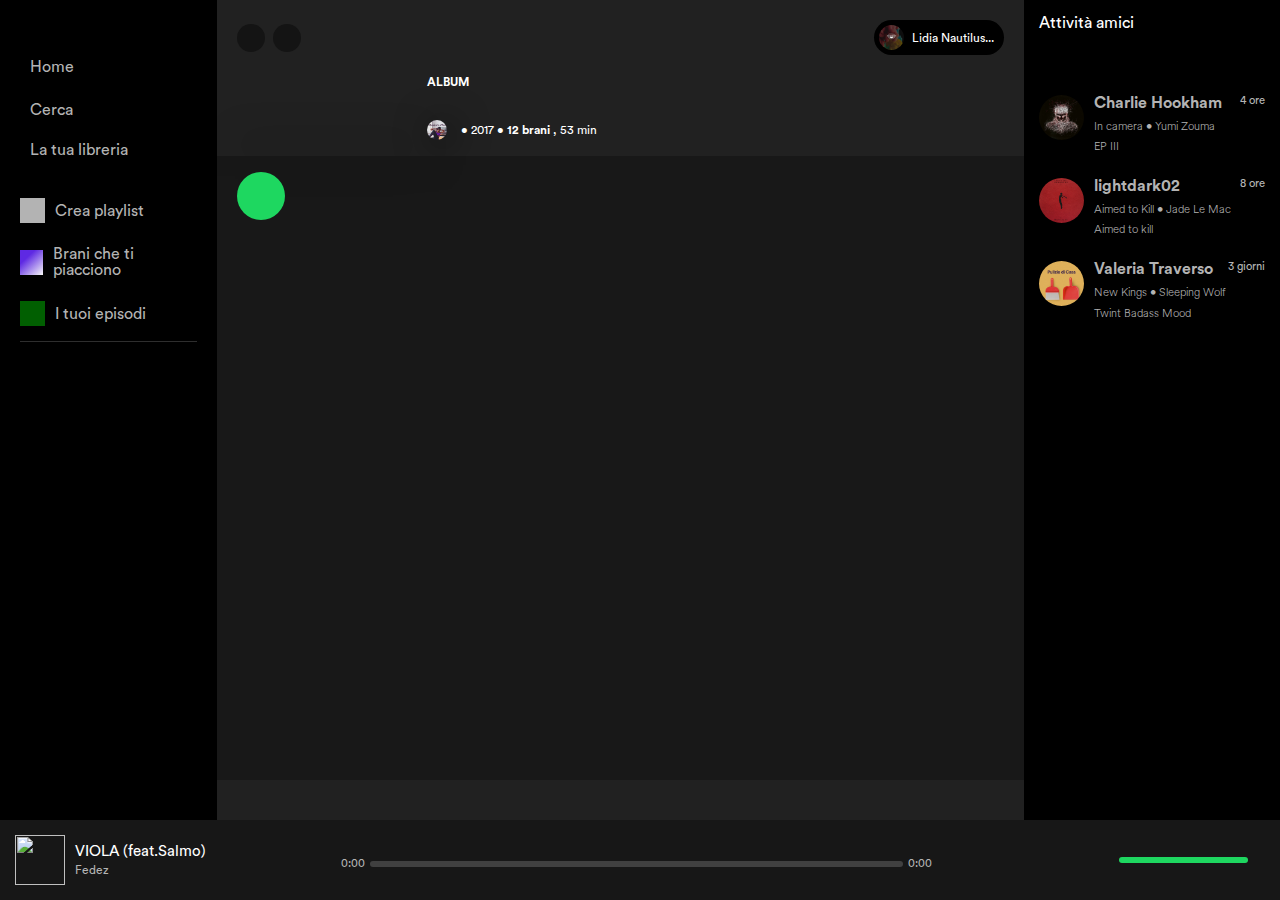
==== albumPage.html @ f051df42 "artistPage albumPage searchPage ok manca homePage" ====
<!DOCTYPE html>
<html lang="en">
  <head>
    <meta charset="UTF-8" />
    <meta name="viewport" content="width=device-width, initial-scale=1.0" />
    <title>albumPage</title>
    <link rel="stylesheet" href="./assets/css/reset.css" />
    <link rel="stylesheet" href="./assets/css/circular-font.css" />
    <link rel="stylesheet" href="./assets/css/style.css" />
  </head>
  <body>
    <aside class="aside-start bg-color-black">
      <div class="container-menu">
        <ul>
          <li class="d-flex align-center cursor-pointer">
            <ion-icon class="padding-ion-icon font-icon-menu" name="ellipsis-horizontal-sharp"></ion-icon>
          </li>
          <li class="d-flex align-center cursor-pointer">
            <a href="./homePage.html"
              ><ion-icon class="padding-ion-icon font-icon-menu" name="home-sharp"></ion-icon>Home</a
            >
          </li>
          <li class="d-flex align-center cursor-pointer">
            <a href="./searchPage.html"
              ><ion-icon class="padding-ion-icon font-icon-menu" name="search-sharp"></ion-icon>Cerca</a
            >
          </li>
          <li class="d-flex align-center cursor-pointer">
            <ion-icon class="padding-ion-icon font-icon-menu" name="albums-sharp"></ion-icon>La tua libreria
          </li>
        </ul>
        <ul>
          <li class="d-flex align-center cursor-pointer">
            <div class="padding-ion-icon"><ion-icon name="add-sharp"></ion-icon></div>
            Crea playlist
          </li>
          <li class="d-flex align-center cursor-pointer">
            <div class="padding-ion-icon"><ion-icon name="heart-sharp"></ion-icon></div>
            Brani che ti piacciono
          </li>
          <li class="d-flex align-center cursor-pointer">
            <div class="padding-ion-icon"><ion-icon name="bookmark-sharp"></ion-icon></div>
            I tuoi episodi
          </li>
        </ul>
      </div>
    </aside>

    <main id="main">
      <div class="hero-album" id="result">
        <div class="nav-album">
          <div class="select select-album d-flex align-center">
            <div class="d-flex">
              <div class="container-icon-menu cursor-pointer">
                <ion-icon class="icon-hero" name="chevron-back-outline"></ion-icon>
              </div>
              <div class="container-icon-menu cursor-pointer">
                <ion-icon class="icon-hero" name="chevron-forward-outline"></ion-icon>
              </div>
            </div>
            <div class="profile">
              <img src="./assets/img/searchPage/image-46.jpeg" alt="" />

              <p>Lidia Nautilus...<ion-icon class="icon-profile" name="caret-down-outline"></ion-icon></p>
            </div>
          </div>
        </div>
        <div class="album-info-wrap">
          <img src="" id="album-image" />
          <canvas id="canvas" style="display: none"></canvas>
          <div class="album-info">
            <span class="bold d-none-mobile">ALBUM</span>
            <h1 id="title"></h1>
            <p>
              <img src="./assets/img/mainPage/image-14.jpg" id="iconImage" />
              <span class="bold cursor-pointer" id="artistName"></span>
              <span class="d-none-mobile">&bull;</span>
              <span id="year">2017</span>
              <span class="d-none-mobile">&bull;</span>
              <span class="bold d-none-mobile" id="numTracks">12 brani</span>
              <span class="d-none-mobile">,</span>
              <span class="thin">
                <span class="d-none-mobile" id="totDuration">53 min</span>
              </span>
            </p>
            <p class="album-mobile d-none">ALBUM &bull;</p>
          </div>
        </div>

        <div class="song-container">
          <div class="album-cta">
            <ion-icon class="shuffle d-none" name="shuffle"></ion-icon>
            <div class="play-wrap">
              <ion-icon name="play" class="play"></ion-icon>
            </div>
            <ion-icon name="heart-outline"></ion-icon>
            <ion-icon name="arrow-down-circle-outline"></ion-icon>
            <ion-icon name="ellipsis-horizontal-outline"></ion-icon>
          </div>

          <div class="table-wrap">
            <table></table>
          </div>
        </div>
      </div>
    </main>

    <aside class="aside-end bg-color-black">
      <div class="container-title d-flex align-center">
        <h3>Attività amici</h3>
        <div class="d-flex align-center">
          <p><ion-icon class="font-icon-menu" name="people-sharp"></ion-icon></p>
          <p><ion-icon class="font-icon-menu" name="close-sharp"></ion-icon></p>
        </div>
      </div>
      <ul class="friend-list">
        <li class="friend-item d-flex">
          <img src="./assets/img/mainPage/image-1.jpg" alt="Avatar" class="avatar" />
          <div class="friend-info">
            <div class="d-flex">
              <p class="friend-name">Charlie Hookham</p>
              <p>4 ore</p>
            </div>
            <p class="friend-status">In camera &bull; Yumi Zouma</p>
            <p class="friend-status"><ion-icon name="pause-circle-outline" class="icon-aside-end"></ion-icon>EP III</p>
          </div>
        </li>
        <li class="friend-item d-flex">
          <img src="./assets/img/mainPage/image-11.jpg" alt="Avatar" class="avatar" />
          <div class="friend-info">
            <div class="d-flex">
              <p class="friend-name">lightdark02</p>
              <p>8 ore</p>
            </div>
            <p class="friend-status">Aimed to Kill &bull; Jade Le Mac</p>
            <p class="friend-status">
              <ion-icon name="pause-circle-outline" class="icon-aside-end"></ion-icon>Aimed to kill
            </p>
          </div>
        </li>
        <li class="friend-item d-flex">
          <img src="./assets/img/mainPage/image-13.jpg" alt="Avatar" class="avatar" />
          <div class="friend-info">
            <div class="d-flex">
              <p class="friend-name">Valeria Traverso</p>
              <p>3 giorni</p>
            </div>
            <p class="friend-status">New Kings &bull; Sleeping Wolf</p>
            <p class="friend-status">
              <ion-icon name="musical-notes-outline" class="icon-aside-end"></ion-icon>Twint Badass Mood
            </p>
          </div>
        </li>
      </ul>
    </aside>

    <div class="container-music-bar d-flex align-center">
      <div class="container-title-song d-flex align-center">
        <img
          id="img-bar-music"
          src="https://e-cdns-images.dzcdn.net/images/cover/ebcd291a552cf494598b7613a878a386/500x500-000000-80-0-0.jpg"
          alt=""
        />
        <div>
          <p id="titolo-canzone-bar-music">VIOLA (feat.Salmo)</p>
          <p class="d-none-mobile cursor-pointer" id="nome-artista-bar-music">Fedez</p>
        </div>
        <span class="heart-mobile"><ion-icon name="heart-outline"></ion-icon></span>
      </div>

      <div class="container-play-music">
        <div class="container-icon-music d-flex">
          <p class="d-none-mobile"><ion-icon name="shuffle-sharp"></ion-icon></p>
          <p class="d-none-mobile" id="canzone-precedente"><ion-icon name="play-skip-back-sharp"></ion-icon></p>
          <p id="avvio-pausa"><ion-icon name="play-circle-sharp"></ion-icon></p>
          <p class="d-none-mobile" id="canzone-successiva"><ion-icon name="play-skip-forward-sharp"></ion-icon></p>
          <p class="d-none-mobile" id="reset-canzone"><ion-icon name="refresh-sharp"></ion-icon></p>
        </div>
        <div class="container-time-music d-none-mobile">
          <span id="current-time" class="time">0:00</span>
          <input type="range" id="seek-slider" max="100" value="0" />
          <span id="duration" class="time">0:00</span>
        </div>
      </div>

      <div class="container-mix">
        <div class="d-flex align-center">
          <p class="d-none-mobile"><ion-icon name="mic-sharp"></ion-icon></p>
          <p class="d-none-mobile"><ion-icon name="albums-sharp"></ion-icon></p>
          <p class="radio-mobile"><ion-icon name="radio-sharp"></ion-icon></p>
          <p id="volume" class="d-none-mobile"><ion-icon name="volume-high-sharp"></ion-icon></p>
          <input class="d-none-mobile" type="range" id="volume-slider" max="1" value="1" step="0.01" />
          <p class="d-none-mobile"><ion-icon name="expand-sharp"></ion-icon></p>
        </div>
      </div>
    </div>
    <div class="mobile-nav">
      <div class="container-icon-mobile-nav">
        <div>
          <a href="./homePage.html"
            ><ion-icon class="font-icon-menu" name="home-sharp"></ion-icon>
            <p>Home</p></a
          >
        </div>
        <div>
          <ion-icon class="font-icon-menu" name="search-sharp"></ion-icon>
          <p>Cerca</p>
        </div>
        <div>
          <ion-icon class="font-icon-menu" name="albums-sharp"></ion-icon>
          <p>La tua libreria</p>
        </div>
      </div>
    </div>
    <audio src=""></audio>
    <script type="module" src="https://unpkg.com/ionicons@7.1.0/dist/ionicons/ionicons.esm.js"></script>
    <script nomodule src="https://unpkg.com/ionicons@7.1.0/dist/ionicons/ionicons.js"></script>
    <script
      src="https://cdn.jsdelivr.net/npm/bootstrap@5.3.3/dist/js/bootstrap.bundle.min.js"
      integrity="sha384-YvpcrYf0tY3lHB60NNkmXc5s9fDVZLESaAA55NDzOxhy9GkcIdslK1eN7N6jIeHz"
      crossorigin="anonymous"
    ></script>
    <script src="./assets/script/albumPage.js"></script>
    <script src="./assets/script/musicBar.js"></script>
  </body>
</html>
---- assets/css/circular-font.css ----
@font-face {
  font-family: "Circular";
  src: url(../fonts/CircularStd-Light.otf);
  font-weight: 300;
  font-style: normal;
}
@font-face {
  font-family: "Circular";
  src: url(../fonts/CircularStd-LightItalic.otf);
  font-weight: 300;
  font-style: italic;
}
@font-face {
  font-family: "Circular";
  src: url(../fonts/CircularStd-Book.otf);
  font-weight: 400;
  font-style: normal;
}
@font-face {
  font-family: "Circular";
  src: url(../fonts/CircularStd-BookItalic.otf);
  font-weight: 400;
  font-style: italic;
}
@font-face {
  font-family: "Circular";
  src: url(../fonts/CircularStd-Medium.otf);
  font-weight: 500;
  font-style: normal;
}
@font-face {
  font-family: "Circular";
  src: url(../fonts/CircularStd-MediumItalic.otf);
  font-weight: 500;
  font-style: italic;
}
@font-face {
  font-family: "Circular";
  src: url(../fonts/CircularStd-MediumItalic.otf);
  font-weight: 500;
  font-style: italic;
}
@font-face {
  font-family: "Circular";
  src: url(../fonts/CircularStd-Bold.otf);
  font-weight: 700;
  font-style: normal;
}
@font-face {
  font-family: "Circular";
  src: url(../fonts/CircularStd-BoldItalic.otf);
  font-weight: 700;
  font-style: italic;
}
@font-face {
  font-family: "Circular";
  src: url(../fonts/CircularStd-Black.otf);
  font-weight: 900;
  font-style: normal;
}
@font-face {
  font-family: "Circular";
  src: url(../fonts/CircularStd-BlackItalic.otf);
  font-weight: 900;
  font-style: italic;
}
---- assets/css/style.css ----
@charset "UTF-8";
* {
  box-sizing: border-box;
}

.body-homepage {
  display: flex;
  flex-direction: column;
}

body {
  height: 100vh;
  display: flex;
  font-family: "Circular";
  background-color: #171717;
}

.cursor-pointer {
  cursor: pointer;
}

.d-flex {
  display: flex;
}

.grow {
  flex-grow: 1;
}

.space-between {
  justify-content: space-between;
}

.align-center {
  align-items: center;
}

.d-none {
  display: none;
}

.d-block {
  display: block;
}

.padding-ion-icon {
  margin-right: 10px;
}

.font-icon-menu {
  font-size: 20px;
}

.bg-color-black {
  background-color: black;
}

.aside-start {
  padding: 20px;
  width: 20em;
}
.aside-start ul li {
  color: #b3b3b3;
  padding-bottom: 10px;
  list-style: none;
  margin-top: 13px;
}
.aside-start ul li a {
  text-decoration: none;
  color: #b3b3b3;
}
.aside-start ul + ul {
  margin-top: 30px;
}
.aside-start ul + ul li {
  margin-top: 13px;
}
.aside-start ul + ul li div {
  width: 25px;
  height: 25px;
  display: flex;
  justify-content: center;
  align-items: center;
}
.aside-start ul + ul li:nth-of-type(1) div {
  background-color: #b3b3b3;
  color: black;
}
.aside-start ul + ul li:nth-of-type(2) div {
  background: linear-gradient(137deg, #5e29e3 30%, #f7f7f7);
  color: #b3b3b3;
}
.aside-start ul + ul li:nth-of-type(3) div {
  background-color: rgb(1, 95, 1);
  color: rgb(5, 185, 5);
}
.aside-start ul + ul li:nth-of-type(3) {
  padding-bottom: 15px;
  border-bottom: 1px solid rgba(156, 156, 156, 0.2941176471);
}

.aside-end {
  padding: 15px;
  min-width: 16em;
}
.aside-end div:nth-child(1) {
  justify-content: space-between;
}
.aside-end div:nth-child(1) div {
  gap: 5px;
}
.aside-end div:nth-child(1) div p {
  color: #b3b3b3;
  position: relative;
  top: 2px;
}
.aside-end div h3 {
  color: white;
}

.aside-end ul {
  display: flex;
  flex-direction: column;
  gap: 20px;
  margin-top: 4em;
}

.friend-name {
  font-weight: bold;
  font-size: 1rem;
}

.friend-status {
  font-size: 0.7rem;
  font-weight: 300;
}

.friend-info {
  flex-grow: 1;
}

.friend-info > div,
.friend-info p {
  margin-bottom: 5px;
}

div:nth-child(2) {
  color: #b3b3b3;
  font-size: 0.7rem;
}

.icon-aside-end {
  font-size: 16px;
  position: relative;
  top: 4px;
  right: 4px;
}

.avatar {
  width: 45px;
  height: 45px;
  border-radius: 50%;
  -o-object-fit: cover;
  object-fit: cover;
  margin-right: 10px;
}

main {
  flex-grow: 1;
  padding-bottom: 100px;
  width: 100%;
}

.main {
  overflow-y: auto;
  padding-inline: 2em;
}

.profile {
  display: flex;
  align-items: center;
  gap: 8px;
  background-color: black;
  padding: 5px;
  border-radius: 20px;
  cursor: pointer;
}

.profile img {
  height: 25px;
  width: 25px;
  border-radius: 50%;
}

.profile p {
  font-size: 12px;
  color: white;
}

.profile .icon-profile {
  position: relative;
  top: 2px;
  margin-left: 5px;
}

.container-title-song img {
  width: 50px;
  height: 50px;
  margin-right: 10px;
}
.container-title-song img + div p:nth-child(1) {
  font-size: 15px;
  color: white;
  padding-bottom: 5px;
}
.container-title-song img + div p:nth-child(2) {
  font-size: 12px;
}
.container-title-song img + div + span {
  font-size: 18px;
  margin-left: 10px;
  color: #b3b3b3;
  cursor: pointer;
}

.container-play-music {
  display: flex;
  flex-direction: column;
  justify-content: center;
}

.container-icon-music {
  justify-content: center;
  gap: 15px;
  margin-bottom: 8px;
}
.container-icon-music p {
  font-size: 27px;
  cursor: pointer;
}

.container-mix div {
  gap: 15px;
}
.container-mix div p {
  font-size: 24px;
  cursor: pointer;
  color: #b3b3b3;
}

.container-music-bar {
  justify-content: space-between;
  padding: 15px;
  position: fixed;
  bottom: 0;
  width: 100%;
  left: 0;
  z-index: 980;
  background-color: #171717;
}

#seek-slider {
  width: 40vw;
}

#reset-canzone:hover,
#canzone-successiva:hover,
#canzone-precedente:hover {
  color: #1ed760;
}

#volume-slider {
  -webkit-appearance: none;
  -moz-appearance: none;
  appearance: none;
  width: 100%;
  height: 6px;
  background: linear-gradient(to right, #1ed760 100%, #1ed760 0%);
  border-radius: 5px;
  outline: none;
  cursor: pointer;
  transition: background 0.3s ease;
}

#volume-slider::-webkit-slider-thumb {
  -webkit-appearance: none;
  appearance: none;
  height: 12px;
  width: 12px;
  border-radius: 50%;
  background: transparent;
  cursor: pointer;
  -webkit-transition: background 0.3s ease, opacity 0.3s ease;
  transition: background 0.3s ease, opacity 0.3s ease;
  opacity: 0;
}

#volume-slider:hover::-webkit-slider-thumb {
  background: #1ed760;
  opacity: 1;
}

#volume-slider::-moz-range-thumb {
  -moz-appearance: none;
  appearance: none;
  height: 12px;
  width: 12px;
  border-radius: 50%;
  background: transparent;
  cursor: pointer;
  -moz-transition: background 0.3s ease, opacity 0.3s ease;
  transition: background 0.3s ease, opacity 0.3s ease;
  opacity: 0;
}

#volume-slider:hover::-moz-range-thumb {
  background: #1ed760;
  opacity: 1;
}

#seek-slider {
  -webkit-appearance: none;
  -moz-appearance: none;
  appearance: none;
  width: 40em;
  height: 6px;
  background: linear-gradient(to right, #1ed760 100%, #1ed760 0%);
  border-radius: 5px;
  outline: none;
  cursor: pointer;
  transition: background 0.3s ease;
}

#seek-slider::-webkit-slider-thumb {
  -webkit-appearance: none;
  appearance: none;
  height: 12px;
  width: 12px;
  border-radius: 50%;
  background: transparent;
  cursor: pointer;
  -webkit-transition: background 0.3s ease, opacity 0.3s ease;
  transition: background 0.3s ease, opacity 0.3s ease;
  opacity: 0;
}

#seek-slider:hover::-webkit-slider-thumb {
  background: #1ed760;
  opacity: 1;
}

#seek-slider::-moz-range-thumb {
  -moz-appearance: none;
  appearance: none;
  height: 12px;
  width: 12px;
  border-radius: 50%;
  background: transparent;
  cursor: pointer;
  -moz-transition: background 0.3s ease, opacity 0.3s ease;
  transition: background 0.3s ease, opacity 0.3s ease;
  opacity: 0;
}

#seek-slider:hover::-moz-range-thumb {
  background: #1ed760;
  opacity: 1;
}

.spinner {
  border: 8px solid #1ed760; /* Colore di sfondo del cerchio */
  border-top: 8px solid transparent; /* Colore verde per il bordo superiore */
  border-radius: 50%;
  width: 60px;
  height: 60px;
  animation: spin 1s linear infinite;
  position: absolute;
  top: 50%;
  left: 50%;
  transform: translate(-50%, -50%);
  z-index: 980;
}

@keyframes spin {
  0% {
    transform: rotate(0deg);
  }
  100% {
    transform: rotate(360deg);
  }
}
@media screen and (max-width: 1000px) {
  .aside-end {
    display: none;
  }
  .aside-start {
    display: none;
  }
  .select {
    display: none;
  }
}
.playList-container {
  height: 60%;
  overflow-y: auto;
  width: 110%;
}
.playList-container::-webkit-scrollbar {
  display: none;
}

.select {
  justify-content: space-between;
  padding-block: 1em;
}

.icon-hero {
  color: #b3b3b3;
  font-size: 20px;
}

.container-icon-menu {
  background-color: #141414;
  border-radius: 50%;
  margin-right: 8px;
  width: 28px;
  height: 28px;
  display: flex;
  align-items: center;
  justify-content: center;
}

.select select {
  width: 10em;
  background-color: black;
  color: white;
  border: 0;
  border-radius: 20px;
  height: 24px;
  padding: 3px;
}

.hero {
  padding: 20px;
  background: linear-gradient(to bottom left, #333232, black 51%);
  display: flex;
}

.hero img {
  width: 25em;
  height: 22em;
  margin-right: 20px;
}

.hero-text {
  width: 100%;
}
.hero-text h1 {
  font-size: 60px;
  color: white;
  margin-block: 12px;
  font-weight: 600;
}
.hero-text h1 + p {
  color: white;
  font-size: 14px;
  margin-bottom: 20px;
}
.hero-text h1 + p + p {
  color: white;
  font-size: 14px;
}

.hero-text > div {
  justify-content: space-between;
}
.hero-text > div p {
  font-size: 12px;
  color: white;
}
.hero-text > div p + button {
  background-color: #1e1e1e;
  border: 0;
  color: grey;
  width: 13em;
  height: 22px;
  border-radius: 20px;
}

.hero-text > .container-buttons {
  justify-content: left;
  gap: 20px;
  margin-top: 15px;
}
.hero-text > .container-buttons p {
  font-size: 25px;
}

.container-buttons button:nth-child(1) {
  background-color: #1ed760;
  border: 0;
  width: 6em;
  height: 40px;
  border-radius: 25px;
  font-weight: 700;
}

.container-buttons button:nth-child(2) {
  background-color: black;
  border: 1px solid white;
  width: 6em;
  height: 40px;
  border-radius: 25px;
  font-weight: 700;
  color: white;
}

@media screen and (max-width: 1000px) {
  .hero {
    display: none;
  }
}
.section {
  margin-top: 15px;
  color: #fff;
}

.title {
  font-size: 32px;
  font-weight: bold;
}

.playlist {
  display: flex;
  gap: 20px;
  flex-wrap: wrap;
  margin-bottom: 15px;
}

.playlist-card {
  background-color: #282828;
  border-radius: 3px;
  display: flex;
  align-items: center;
  cursor: pointer;
  flex: 1 1 calc(33.333% - 20px);
}

.playlist-cover {
  height: 100%;
  width: 20%;
  -o-object-fit: cover;
  object-fit: cover;
  display: block;
  border-radius: 3px;
}

.playlist-name {
  color: #fff;
  font-size: clamp(14px, 1vw, 1.1rem);
  font-weight: bold;
  margin: 0;
  margin-inline: 14px;
  line-height: 1.2em;
}

.icon-wrap {
  display: flex;
  align-items: center;
  justify-content: space-between;
  margin-bottom: 15px;
}

.icons {
  display: none;
}

.tab-bar {
  display: none;
}

@media screen and (max-width: 1000px) {
  .playlist {
    gap: 12px;
  }
  .playlist-cover {
    width: 30%;
  }
  .playlist-name {
    text-overflow: ellipsis;
    overflow: hidden;
    display: -webkit-box;
    -webkit-line-clamp: 2;
    -webkit-box-orient: vertical;
    overflow: hidden;
  }
  .playlist-card {
    flex: 1 1 calc(50% - 12px);
  }
  .icons {
    display: flex;
    -moz-column-gap: 8px;
    column-gap: 8px;
  }
  .icons ion-icon {
    color: #fff;
    font-size: 32px;
  }
  .tab-bar {
    padding-block: 16px;
    display: flex;
    -moz-column-gap: 12px;
    column-gap: 12px;
  }
  .tab-bar button {
    background-color: transparent;
    color: #fff;
    border: 0;
    font-size: 16px;
    padding-inline: 12px;
  }
}
.other-likes-section {
  color: #fff;
}
.other-likes-section .section-title {
  font-size: 24px;
  font-weight: bold;
  margin-bottom: 15px;
  margin-top: 25px;
}
.other-likes-section .card-container {
  display: flex;
  flex-wrap: wrap;
  justify-content: space-between;
  padding-bottom: 70px;
}
.other-likes-section .card {
  background-color: #282828;
  padding: 15px;
  border-radius: 5px;
  display: flex;
  flex-direction: column;
  width: 18%;
  cursor: pointer;
  gap: 15px;
}
.other-likes-section .card .card-cover {
  width: 100%;
  height: auto;
  border-radius: 5px;
  margin-bottom: 7.5px;
}
.other-likes-section .card .card-title {
  color: #fff;
  font-size: 14px;
  font-weight: bold;
  margin: 0;
  text-align: left;
}

.card:nth-child(1),
.card:nth-child(2),
.card:nth-child(3),
.card:nth-child(4),
.card:nth-child(5) {
  font-size: 1rem;
}

.cardFooter {
  display: none;
}

@media screen and (max-width: 1000px) {
  .card-container {
    row-gap: 20px;
  }
  .card-container .card {
    width: 100%;
  }
  .card-container .card .card-title {
    font-size: 24px;
  }
  .card-container .card .cardHeader {
    display: flex;
    flex-direction: row;
    -moz-column-gap: 15px;
    column-gap: 15px;
  }
  .card-container .card .cardDescription {
    display: flex;
    flex-direction: column-reverse;
    justify-content: flex-end;
    gap: 8px;
  }
  .card-container .card .cardDescription p {
    font-size: 16px;
  }
  .card-container .card .icon-wrap {
    margin-bottom: 0;
  }
  .card-container .card .card-cover {
    width: 50%;
    box-shadow: 0px 0px 9px rgba(255, 255, 255, 0.168627451);
  }
  .card-container .card .cardFooter {
    display: block;
  }
  .card-container .card .cardFooter .icon-wrap ion-icon {
    font-size: 32px;
  }
  .card-container .card .cardFooter .icon-wrap p {
    display: flex;
    align-items: center;
    -moz-column-gap: 16px;
    column-gap: 16px;
    font-size: 16px;
  }
  .card-container .card .cardFooter .icon-wrap .heartGreen {
    color: #1cd760;
  }
  .card-container .card .cardFooter .icon-wrap span {
    background-color: #1c1c1c;
    border-radius: 50%;
    width: 40px;
    height: 40px;
    display: flex;
    justify-content: center;
    align-items: center;
  }
  .card-container .card .cardFooter .icon-wrap span ion-icon {
    font-size: 24px;
  }
}
main {
  background-color: #212121;
  position: relative;
  overflow-y: auto;
}
main .select-album {
  padding: 20px;
}
main .nav-album {
  height: 60px;
}
main .hero-album {
  height: 480px;
}
main .song-container {
  background-color: rgba(0, 0, 0, 0.266);
  width: 100%;
  -webkit-backdrop-filter: blur(40px);
  backdrop-filter: blur(40px);
  color: white;
  padding-bottom: 100px;
  min-height: 130%;
}
main .album-info-wrap {
  display: flex;
  align-items: flex-end;
  padding-block: 16px;
  row-gap: 20px;
}
main .album-info-wrap img {
  width: 170px;
  margin-inline: 20px;
  box-shadow: 5px 5px 34px 2px rgba(0, 0, 0, 0.58);
}
main .album-info-wrap .album-info {
  display: flex;
  flex-direction: column;
  gap: 16px;
}
main .album-info-wrap .album-info .d-none {
  display: none;
}
main .album-info-wrap .album-info img {
  width: 20px;
  height: 20px;
  -o-object-fit: cover;
  object-fit: cover;
  border-radius: 50%;
  margin-left: 0;
  margin-right: 8px;
}
main .album-info-wrap .album-info h1 {
  font-size: clamp(20px, 3vw, 3rem);
  color: white;
  font-weight: 800;
}
main .album-info-wrap .album-info span {
  font-size: 12px;
  color: white;
}
main .album-info-wrap .album-info p {
  color: white;
  display: flex;
  align-items: center;
  gap: 3px;
}

.bold {
  font-weight: 600;
}

.thin {
  font-weight: 400;
}

main::-webkit-scrollbar {
  width: 10px;
}

main::-webkit-scrollbar-track {
  background-color: transparent;
  box-shadow: inset 0 0 5px rgba(0, 0, 0, 0.5);
  border-radius: 10px;
}

main::-webkit-scrollbar-thumb {
  background-color: rgba(255, 255, 255, 0.0862745098);
  border-radius: 10px;
}

.album-cta {
  padding: 16px 20px;
  display: flex;
  align-items: center;
  gap: 20px;
}
.album-cta .play-wrap {
  width: 48px;
  height: 48px;
  border-radius: 50%;
  display: flex;
  align-items: center;
  justify-content: center;
  background-color: #1ed760;
}
.album-cta .play-wrap .play {
  color: black;
  font-size: 24px;
  margin-left: 2px;
}
.album-cta ion-icon {
  font-size: 32px;
}

.table-wrap {
  padding-inline: 20px;
}
.table-wrap table {
  width: 100%;
  font-size: 13px;
}
.table-wrap table td {
  padding-top: 16px;
  vertical-align: middle;
}
.table-wrap table p {
  margin-bottom: 6px;
}
.table-wrap table .clock {
  font-size: 15px;
}
.table-wrap table th {
  font-weight: 400;
  padding-bottom: 6px;
  border-bottom: 1px solid rgba(255, 255, 255, 0.121);
  vertical-align: middle;
}

.l {
  text-align: left;
}

.r {
  text-align: right;
  padding-right: 20%;
}

.c {
  text-align: center;
}

.text-white {
  color: white;
}

@media screen and (max-width: 1199px) {
  main .album-info-wrap {
    flex-direction: column;
    align-items: center;
    position: relative;
  }
  main .album-info-wrap .album-info {
    padding-left: 20px;
    align-self: start;
  }
  main .album-info-wrap .album-info .album-mobile {
    color: rgba(151, 151, 151, 0.7882352941);
    display: block;
  }
  main .album-info-wrap .album-info #year {
    position: absolute;
    bottom: 16px;
    left: 73px;
    color: rgba(151, 151, 151, 0.7882352941);
  }
  .album-cta {
    position: relative;
  }
  .album-cta .play-wrap {
    position: absolute;
    right: 14px;
  }
  .album-cta .shuffle {
    position: absolute;
    right: 70px;
    display: block;
  }
  .song-container table .c {
    display: none;
  }
  .song-container table .r {
    display: none;
  }
  .song-container table tr {
    position: relative;
  }
  .song-container table tr::after {
    content: "⁝";
    font-size: 28px;
    position: absolute;
    top: 50%;
    transform: translateY(-50%);
  }
}
.hero-artist {
  height: 300px;
  background-image: url("./assets/imgs/main/image-12.jpg");
  background-size: cover;
  background-position: center;
  position: relative;
}

.main-artist {
  padding-bottom: 100px;
}

.widthTD {
  width: 9%;
}

.info-artist {
  position: absolute;
  bottom: 0;
  padding: 20px;
}
.info-artist span,
.info-artist h1,
.info-artist p {
  color: #fff;
}
.info-artist span {
  display: flex;
  align-items: center;
}
.info-artist h1 {
  font-size: clamp(20px, 4vw, 4rem);
  font-weight: 800;
  margin-top: 5px;
  margin-bottom: 15px;
}

.artist-container h3 {
  border: 1px solid #fff;
  padding: 5px 13px;
  font-weight: 900;
  color: #fff;
  border-radius: 3px;
}

.general-container {
  display: flex;
  padding: 20px;
}
.general-container h2 {
  color: #fff;
  font-size: 20px;
  font-weight: 700;
}
.general-container .textAndImg {
  display: flex;
  align-items: center;
  gap: 5px;
  margin-block: 20px;
}
.general-container .textAndImg .imgAndIcon {
  position: relative;
}
.general-container .textAndImg .imgAndIcon img {
  border-radius: 50%;
}
.general-container .textAndImg .imgAndIcon ion-icon {
  position: absolute;
  bottom: 0;
  right: 3px;
  font-size: 13px;
  background-color: #2abd5e;
  border-radius: 50%;
  color: #fff;
}
.general-container .textAndImg h4 {
  color: #fff;
  margin-bottom: 5px;
}
.general-container .popolari {
  margin-right: 130px;
}
.general-container table {
  width: 113%;
}
.general-container table tr {
  margin-block: 10px;
  font-size: 15px;
}
.general-container table .number {
  font-size: 14px;
  padding-left: 25px;
  vertical-align: middle;
  padding-block: 17px;
}
.general-container table .artist-img {
  padding-inline: 10px;
  vertical-align: middle;
}
.general-container table .song {
  vertical-align: middle;
}
.general-container table .riproduzioni {
  padding-inline: 80px;
  vertical-align: middle;
  text-align: center;
}
.general-container table .durata {
  text-align: end;
  vertical-align: middle;
}

#altro {
  padding-left: 2rem;
  font-size: 10px;
  color: rgba(255, 255, 255, 0.6705882353);
  font-weight: bold;
  cursor: pointer;
}

@media screen and (max-width: 1199px) {
  .main-artist {
    padding-bottom: 150px;
  }
  .general-container {
    flex-direction: column-reverse;
  }
  .info-artist span.d-none-mobile {
    display: none;
  }
  .info-artist #artistTitle {
    font-size: clamp(55px, 4vw, 4rem);
  }
  .popolari table {
    width: 100%;
  }
  .popolari table tr {
    position: relative;
  }
  .popolari table tr::after {
    content: "⁝";
    font-size: 28px;
    position: absolute;
    top: 15px;
    transform: translateY(-50%);
    right: -93px;
  }
  .popolari table tr .riproduzioni {
    font-size: 12px;
    display: none;
  }
  .popolari table tr .durata {
    display: none;
  }
  .popolari table tr .song p {
    width: 104%;
    text-overflow: ellipsis;
    overflow: hidden;
    display: -webkit-box;
    -webkit-line-clamp: 1;
    -webkit-box-orient: vertical;
    overflow: hidden;
  }
  .popolari table tr .song p + p {
    display: block;
  }
}
.mobile-nav {
  position: fixed;
  bottom: 0;
  left: 0;
  right: 0;
  z-index: 1000;
  padding-block: 0.7rem;
  background-color: rgba(0, 0, 0, 0.84);
  display: none;
}

.container-icon-mobile-nav {
  display: flex;
  text-align: center;
  justify-content: space-around;
  color: #b3b3b3;
}
.container-icon-mobile-nav a {
  text-decoration: none;
  color: #b3b3b3;
}
.container-icon-mobile-nav p {
  font-size: 1rem;
}

@media screen and (max-width: 1000px) {
  .mobile-nav {
    display: block;
  }
  .container-music-bar {
    bottom: 61px;
    background-color: #272727;
  }
  .d-none-mobile {
    display: none;
  }
  .radio-mobile {
    position: absolute;
    right: 109px;
    top: 50%;
    transform: translateY(-50%);
  }
  .heart-mobile {
    position: absolute;
    right: 65px;
    top: 50%;
    transform: translateY(-50%);
  }
  .heart-mobile ion-icon {
    font-size: 22px;
  }
  #avvio-pausa {
    position: absolute;
    right: 19px;
    top: 50%;
    transform: translateY(-50%);
  }
  .container-music-bar {
    width: 93%;
    border-radius: 15px;
    left: 50%;
    transform: translateX(-50%);
  }
  #img-bar-music {
    border-radius: 7px;
  }
  #titolo-canzone-bar-music {
    padding-bottom: 0;
  }
}
.searchBar {
  display: flex;
  justify-content: center;
  flex-direction: column;
}
.searchBar h1 {
  font-size: clamp(14px, 2vw, 3.5rem);
  margin-block: 1rem;
  align-self: start;
  color: #fff;
}
.searchBar form {
  width: 100%;
  display: flex;
  background-color: white;
  padding: 0.5rem 0.75rem;
  border-radius: 7px;
  vertical-align: middle;
  color: black;
}
.searchBar form ion-icon {
  vertical-align: middle;
  font-size: 20px;
  padding-right: 5px;
}
.searchBar #inputSearchBar {
  width: 100%;
  background-color: transparent;
  border: none;
}
.searchBar #inputSearchBar::-moz-placeholder {
  color: black;
}
.searchBar #inputSearchBar::placeholder {
  color: black;
}
.searchBar #inputSearchBar:focus-visible {
  outline: none;
  border: none;
}

.sfoglia h3 {
  color: white;
  margin-block: 1rem;
}
.sfoglia .col:nth-child(5n + 1) .cardSearch {
  background-color: red;
}
.sfoglia .col:nth-child(5n + 2) .cardSearch {
  background-color: orange;
}
.sfoglia .col:nth-child(5n + 3) .cardSearch {
  background-color: green;
}
.sfoglia .col:nth-child(5n + 4) .cardSearch {
  background-color: darkblue;
}
.sfoglia .col:nth-child(5n + 5) .cardSearch {
  background-color: purple;
}
.sfoglia .cardSearch {
  width: 100%;
  border-radius: 8px;
  padding: 0.75rem 1rem;
  text-align: end;
  overflow: hidden;
  display: flex !important;
  justify-content: space-between !important;
  color: white;
}
.sfoglia .cardSearch h4 {
  text-align: start;
}
.sfoglia .cardSearch img {
  height: 140px;
  margin-top: 12px;
  border-radius: 15px;
  transform: rotate(22deg) translate(38px);
  box-shadow: -1px 1px 8px rgba(0, 0, 0, 0.4509803922);
}

.ricerca ul li:hover {
  background-color: rgba(78, 78, 78, 0.7294117647);
  border-radius: 5px;
}
.ricerca ul li:hover > div > div > p:hover {
  text-decoration: underline;
}

.pSearchBar {
  height: 30.5px;
}

.barraMusicS {
  height: 11.5px;
}
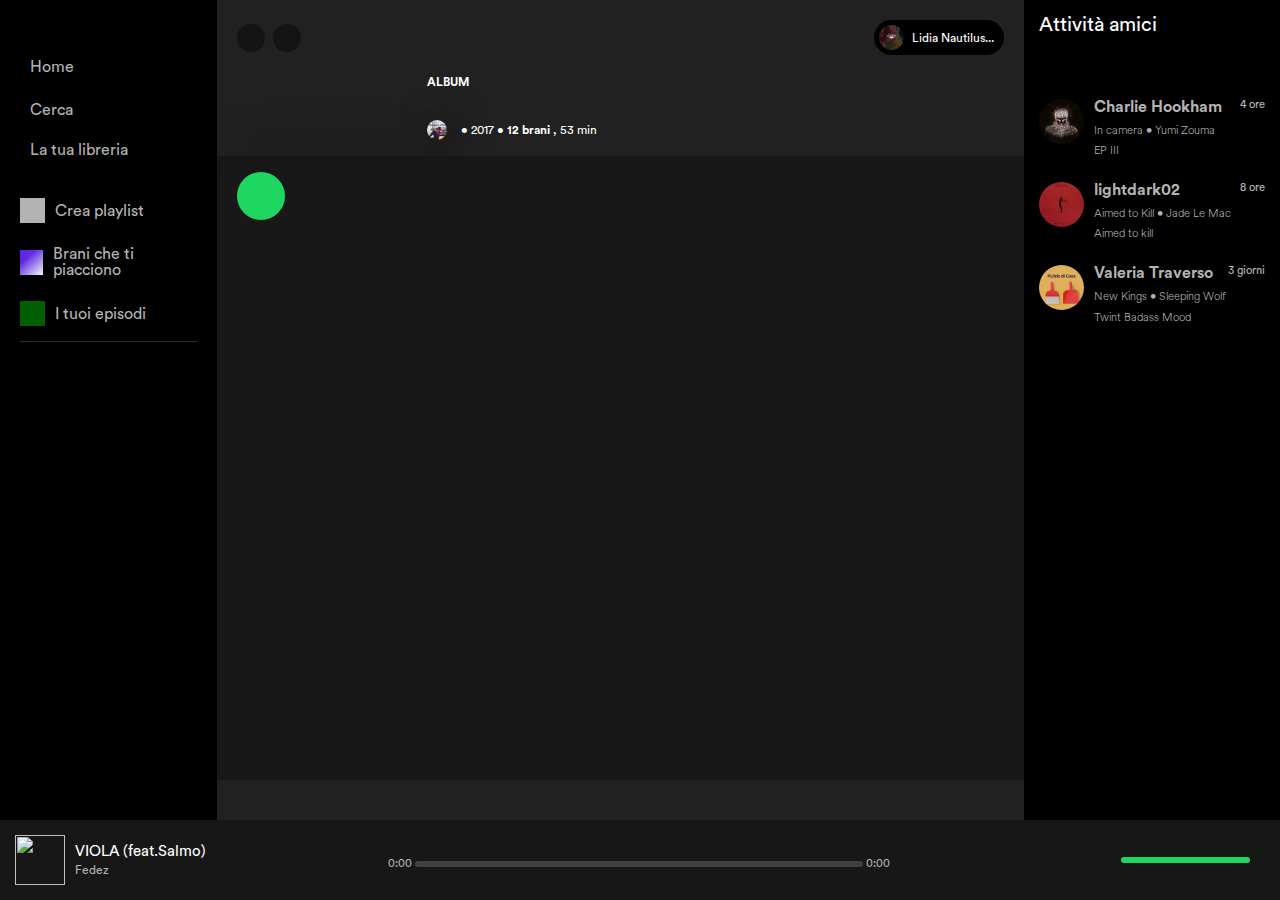
==== commit c21a1c78: "!!" ====
--- a/albumPage.html
+++ b/albumPage.html
@@ -4,6 +4,12 @@
     <meta charset="UTF-8" />
     <meta name="viewport" content="width=device-width, initial-scale=1.0" />
     <title>albumPage</title>
+    <link
+      href="https://cdn.jsdelivr.net/npm/bootstrap@5.3.3/dist/css/bootstrap.min.css"
+      rel="stylesheet"
+      integrity="sha384-QWTKZyjpPEjISv5WaRU9OFeRpok6YctnYmDr5pNlyT2bRjXh0JMhjY6hW+ALEwIH"
+      crossorigin="anonymous"
+    />
     <link rel="stylesheet" href="./assets/css/reset.css" />
     <link rel="stylesheet" href="./assets/css/circular-font.css" />
     <link rel="stylesheet" href="./assets/css/style.css" />
@@ -107,7 +113,7 @@
 
     <aside class="aside-end bg-color-black">
       <div class="container-title d-flex align-center">
-        <h3>Attività amici</h3>
+        <h3 class="fs-5">Attività amici</h3>
         <div class="d-flex align-center">
           <p><ion-icon class="font-icon-menu" name="people-sharp"></ion-icon></p>
           <p><ion-icon class="font-icon-menu" name="close-sharp"></ion-icon></p>
--- a/assets/css/style.css
+++ b/assets/css/style.css
@@ -1269,3 +1269,42 @@
 .barraMusicS {
   height: 11.5px;
 }
+/* aggiustamengi giulio */
+#braniList li {
+  font-size: 1.2rem; /* Aumenta la dimensione del testo */
+  padding: 10px; /* Aggiunge più spazio intorno agli elementi */
+  display: flex;
+  align-items: center;
+}
+
+#braniList img {
+  width: 60px; /* Aumenta la dimensione delle immagini */
+  height: auto;
+}
+
+#braniList p {
+  font-size: 1.1rem;
+}
+form {
+  display: flex;
+  align-items: center;
+  gap: 10px;
+  padding: 12px;
+  border-radius: 8px;
+  background-color: #f5f5f5;
+  width: 320px; /* Aumenta la larghezza */
+}
+
+form ion-icon {
+  font-size: 1.5rem; /* Ingrandisce l'icona */
+}
+
+#inputSearchBar {
+  font-size: 1.1rem; /* Ingrandisce il testo dell'input */
+  padding: 10px;
+  width: 100%;
+}
+.margine {
+  margin-left: 20px;
+  margin-right: 20px;
+}
